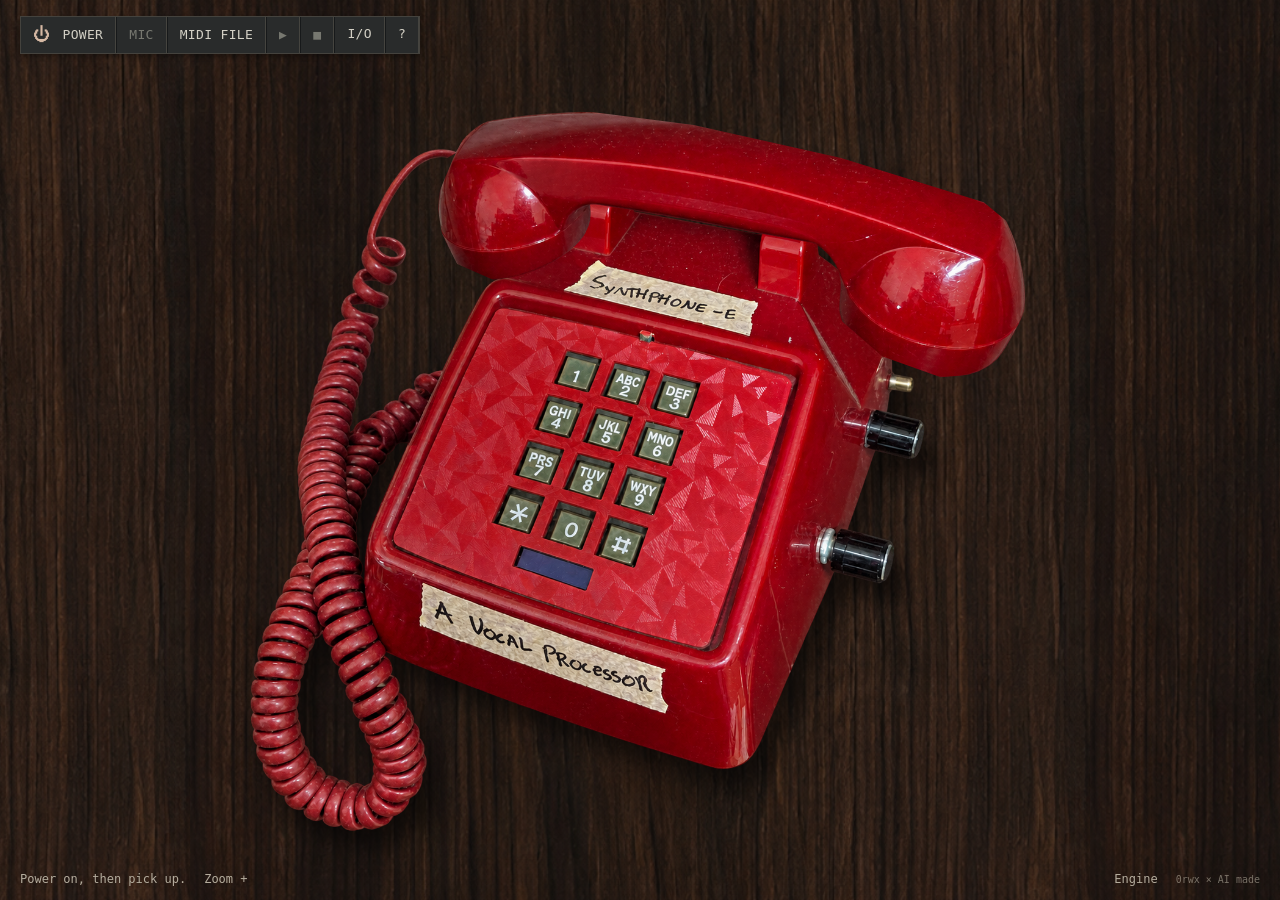
==== index.html @ a6a01e7c "Publish Synthphone from 9d3ff8af6601e685c3d2cbcc3f627a14b711c97b" ====
<!doctype html>
<html lang="en">
<head>
  <meta charset="utf-8">
  <meta name="viewport" content="width=device-width,initial-scale=1">
  <meta name="theme-color" content="#211b17">
  <title>Synthphone E</title>
  <link rel="stylesheet" href="phone.css">
  <link rel="preload" href="assets/phone-base.webp" as="image">
  <link rel="preload" href="assets/receiver.webp" as="image">
</head>
<body>
  <nav class="utility" aria-label="Audio and MIDI">
    <button id="power" title="Switch power" disabled><span class="power-symbol" aria-hidden="true">⏻</span> POWER</button>
    <button id="microphone" disabled>MIC</button>
    <label class="file-pick">MIDI FILE<input id="midi-file" type="file" accept=".mid,.midi,audio/midi,audio/x-midi" disabled aria-label="Load MIDI file"></label>
    <button id="file-play" aria-label="Play MIDI file" title="Play MIDI file" disabled>▶</button>
    <button id="file-stop" aria-label="Stop MIDI file" title="Stop MIDI file" disabled>■</button>
    <details id="patchbay">
      <summary>I/O</summary>
      <div class="drawer">
        <button id="midi" disabled>Connect MIDI devices</button>
        <label>Input<select id="midi-in"><option value="">None</option></select></label>
        <label>Output<select id="midi-out"><option value="">None</option></select></label>
        <label class="check"><input id="thru" type="checkbox"> MIDI thru</label>
        <label class="check"><input id="tone" type="checkbox" disabled> Test voice · 220 Hz</label>
        <p id="file-status">Drop a .mid file here.</p>
        <p id="midi-status" role="status"></p>
      </div>
    </details>
    <details>
      <summary aria-label="Playing guide">?</summary>
      <div class="drawer guide">
        <p>Click the receiver to pick up.</p>
        <p>Drag the upper dial to turn it. Click to switch notes/effects; double-click for menu. In effects, 0 cycles modes. The lower dial sets mic level.</p>
        <p><kbd>1–9</kbd> <kbd>*</kbd> <kbd>0</kbd> <kbd>#</kbd> keypad<br><kbd>← →</kbd> encoder · <kbd>Enter</kbd> press<br><kbd>Space</kbd> receiver</p>
        <p>MIDI channel 1: vocals<br>Channel 2: synth</p>
        <p>Headphones recommended.</p>
      </div>
    </details>
  </nav>
  <main id="workbench" class="workbench" aria-label="Synthphone E instrument">
    <div id="phone" class="phone">
      <img class="body-photo" src="assets/phone-base.webp" width="1306" height="1205" alt="The real red Synthphone, with its worn keys, masking-tape labels and coiled cord" draggable="false">
      <img class="cord-tail" src="assets/phone-on-hook.webp" alt="" draggable="false">
      <button id="handset" class="handset photo-control" aria-label="Lift handset" aria-pressed="false" title="Pick up / hang up" disabled><img src="assets/receiver.webp" alt="" draggable="false"></button>
      <div id="keypad" aria-label="Telephone keypad">
        <button class="key photo-control" data-key="0" aria-label="1" style="--cut:polygon(40.5% 34.5%,45.2% 35.9%,43.6% 40.2%,39.2% 38.9%)" disabled><img src="assets/phone-base.webp" alt="" draggable="false"></button>
        <button class="key photo-control" data-key="1" aria-label="2 ABC" style="--cut:polygon(46.7% 36.3%,51.5% 37.7%,49.8% 42.3%,45.3% 40.8%)" disabled><img src="assets/phone-base.webp" alt="" draggable="false"></button>
        <button class="key photo-control" data-key="2" aria-label="3 DEF" style="--cut:polygon(53.1% 38.1%,57.7% 39.4%,56.2% 44.1%,51.6% 42.7%)" disabled><img src="assets/phone-base.webp" alt="" draggable="false"></button>
        <button class="key photo-control" data-key="3" aria-label="4 GHI" style="--cut:polygon(38.4% 40.6%,42.8% 41.9%,41.3% 46.6%,36.6% 45.3%)" disabled><img src="assets/phone-base.webp" alt="" draggable="false"></button>
        <button class="key photo-control" data-key="4" aria-label="5 JKL" style="--cut:polygon(44.4% 42.3%,49.3% 43.8%,47.6% 48.5%,42.8% 47.1%)" disabled><img src="assets/phone-base.webp" alt="" draggable="false"></button>
        <button class="key photo-control" data-key="5" aria-label="6 MNO" style="--cut:polygon(50.9% 44.1%,55.8% 45.6%,53.9% 50.4%,49.3% 48.9%)" disabled><img src="assets/phone-base.webp" alt="" draggable="false"></button>
        <button class="key photo-control" data-key="6" aria-label="7 PRS" style="--cut:polygon(36.1% 46.7%,40.7% 48.1%,39% 53%,34.3% 51.5%)" disabled><img src="assets/phone-base.webp" alt="" draggable="false"></button>
        <button class="key photo-control" data-key="7" aria-label="8 TUV" style="--cut:polygon(42.3% 48.5%,47.3% 50%,45.5% 55.1%,40.7% 53.5%)" disabled><img src="assets/phone-base.webp" alt="" draggable="false"></button>
        <button class="key photo-control" data-key="8" aria-label="9 WXY" style="--cut:polygon(48.7% 50.4%,53.6% 52%,51.8% 57.2%,46.9% 55.7%)" disabled><img src="assets/phone-base.webp" alt="" draggable="false"></button>
        <button class="key photo-control" data-key="9" aria-label="Star" style="--cut:polygon(33.6% 52.8%,38.4% 54.4%,36.5% 59.6%,31.7% 57.8%)" disabled><img src="assets/phone-base.webp" alt="" draggable="false"></button>
        <button class="key photo-control" data-key="10" aria-label="0" style="--cut:polygon(40% 54.7%,44.9% 56.3%,43.1% 61.7%,38.1% 59.9%)" disabled><img src="assets/phone-base.webp" alt="" draggable="false"></button>
        <button class="key photo-control" data-key="11" aria-label="Hash" style="--cut:polygon(46.5% 56.6%,51.5% 58.3%,49.6% 63.6%,44.5% 61.9%)" disabled><img src="assets/phone-base.webp" alt="" draggable="false"></button>
      </div>
      <canvas id="oled" class="live-screen" width="512" height="128" aria-label="Live Synthphone OLED"></canvas>
      <span id="power-led" aria-hidden="true"></span>
      <button id="encoder" class="dial photo-control" aria-label="Encoder" title="Drag to turn · click to press · double-click for menu" disabled><img src="assets/phone-base.webp" alt="" draggable="false"></button>
      <div id="mic-dial" class="mic-dial"><input id="gain" type="range" min="0" max="2" step="0.01" value="1" aria-label="Microphone level" title="Microphone level" disabled><output id="gain-value">100%</output></div>
      <button id="enc-down" class="assistive" aria-label="Turn encoder counterclockwise" disabled>−</button>
      <button id="enc-up" class="assistive" aria-label="Turn encoder clockwise" disabled>+</button>
      <span id="hook-status" class="assistive">Receiver on hook</span>
    </div>
  </main>
  <footer>
    <p id="status" role="status">Loading the phone…</p>
    <button id="zoom" aria-pressed="false" title="Enlarge the phone to play and read its screen">Zoom +</button>
    <details class="engine"><summary>Engine</summary><div class="drawer"><p id="persistence">Settings stay on this device.</p><p id="performance">Phone off.</p><p id="error-detail"></p><p>Audio stays on your computer. Timing is not hardware calibrated.</p><a href="lab.html">Audio verification lab</a> · <a href="https://github.com/UnitedCode/virtual-daisy/tree/main/web">Source</a></div></details>
    <span class="maker">0rwx × AI made</span>
  </footer>
  <script type="module">import init from './phone.js';init().catch(()=>{document.getElementById('status').textContent='Could not load the phone. Reload to try again.';});</script>
</body>
</html>
---- phone.css ----
*{box-sizing:border-box}
:root{color-scheme:dark;font:14px/1.5 ui-monospace,SFMono-Regular,Consolas,monospace;color:#d0cdc4;background:#241c17}
body{margin:0;min-height:100dvh;background:#241c17 url('assets/wood.webp') center/900px auto;overflow-x:hidden}
button,input,select{font:inherit}
button,summary,.file-pick{cursor:pointer;touch-action:manipulation}
button:disabled,input:disabled{cursor:default}
button:focus-visible,summary:focus-visible,a:focus-visible{outline:2px solid #d8c18b;outline-offset:3px}
.utility{position:absolute;z-index:10;top:16px;left:20px;display:flex;gap:1px;align-items:stretch;background:#17191a;border:1px solid #44423d;box-shadow:0 3px 6px #0005}
.utility>button,.utility>.file-pick,.utility>details>summary{border:0;border-right:1px solid #45443f;background:#292b2b;color:#d3d0c5;min-height:36px;padding:7px 12px;letter-spacing:.025em;font-size:13px;list-style:none;white-space:nowrap}
summary::-webkit-details-marker{display:none}
.utility button:hover:not(:disabled),.utility summary:hover,.file-pick:hover{background:#353736}
.utility button:disabled{color:#777870}
.power-symbol{color:#d6b9a4;font-size:17px;line-height:1;vertical-align:-1px;margin-right:4px}
#power[data-on=true] .power-symbol{color:#b6c581}
.file-pick{position:relative;display:flex;align-items:center;overflow:hidden}
.file-pick input{position:absolute;inset:0;width:100%;height:100%;opacity:0;cursor:pointer}
.file-pick:focus-within{outline:2px solid #d8c18b;outline-offset:-3px}
.utility details{position:relative}
.drawer{position:absolute;top:calc(100% + 8px);left:0;width:290px;padding:18px;background:#252728;border:1px solid #585750;box-shadow:2px 7px 15px #0007;font-size:14px;line-height:1.5;letter-spacing:0;white-space:normal;color:#d3d0c5}
.drawer p{margin:10px 0}.drawer p:empty{display:none}.drawer button{width:100%;padding:7px 10px;border:1px solid #6a6961;background:#343737;color:inherit;margin-bottom:6px}
.drawer label:not(.check){display:block;margin:12px 0 5px}.drawer select{display:block;width:100%;margin-top:4px;padding:6px;background:#171a1a;border:1px solid #68685e;color:inherit}.check{display:flex;align-items:center;gap:7px;margin:12px 0}.check input{accent-color:#b9b394}
.guide{left:auto;right:0}kbd{font:inherit;color:#f0ecdf}
.workbench{min-height:100dvh;display:grid;place-items:center;padding:90px 12px 54px}
.workbench{height:100dvh;overflow:hidden}
.workbench.zoomed{display:block;overflow:auto}
.workbench.zoomed .phone{width:min(220vw,1250px);max-width:none;margin:30px auto 60px}
.phone{position:relative;width:min(94vw,calc((100dvh - 165px)*1.084),1100px);aspect-ratio:1306/1205;container-type:inline-size;isolation:isolate;user-select:none;-webkit-user-select:none}
.body-photo,.photo-control>img{display:block;width:100%;height:100%;object-fit:fill;pointer-events:none;-webkit-user-drag:none}
.body-photo{filter:drop-shadow(13px 21px 11px #0008)}
.cord-tail{position:absolute;inset:0;width:100%;height:100%;pointer-events:none;clip-path:polygon(0 0,28% 0,28% 6.5%,24% 9%,23.6% 16%,25.5% 23%,25.5% 37%,22% 47%,0 47%);transform-origin:18% 41.5%;transition:transform 240ms ease}
.phone.offhook .cord-tail{transform:skewX(6deg) scaleY(1.12)}
.photo-control{position:absolute;inset:0;width:100%;height:100%;padding:0;border:0;border-radius:0;background:transparent;box-shadow:none;outline:none;-webkit-tap-highlight-color:transparent}
.photo-control.aligned{inset:auto;left:var(--left);top:var(--top);width:var(--width);height:var(--height);clip-path:var(--cut)}
.photo-control.aligned>img{position:absolute;width:100cqw;height:calc(100cqw * 1205 / 1306);max-width:none;left:var(--image-left);top:var(--image-top)}
.key{z-index:3;clip-path:var(--cut);touch-action:none}
.key>img{transition:filter 40ms}
.key.pressed>img,.key:active>img{filter:brightness(.68);transform:translateY(.13%)}
.key:focus-visible>img{filter:brightness(1.22)}
.handset{z-index:4;clip-path:polygon(26.5% 8%,29% 2.5%,39.3% 1%,56.7% 3.4%,75.2% 7.9%,93.1% 13.9%,98% 18.3%,99.5% 26.4%,98.3% 33.4%,95% 37.1%,87.7% 37.7%,80.4% 34.9%,76.8% 29.6%,75% 24.5%,73.3% 20.5%,64% 18%,53.7% 15.9%,44.8% 14.4%,43% 20.2%,39.8% 23.3%,31.8% 24.6%,27% 22.3%,25.1% 18.3%,24.4% 13.4%);transform-origin:62% 19%;transition:transform 240ms ease;touch-action:none}
.handset.lifted{transform:translate(-5%,-16%) rotate(-8deg)}
.handset.aligned.lifted{transform:translate(-5%,-20%) rotate(-4deg)}
.handset.lifted>img{filter:drop-shadow(10px 18px 7px #0006)}
.handset:focus-visible>img{filter:brightness(1.12)}
.dial{z-index:3;clip-path:polygon(78.6% 41.8%,86.4% 43.9%,85% 49.3%,77.3% 47.2%);cursor:ns-resize;touch-action:none}
.dial:active>img,.dial.dragging>img{filter:brightness(.85)}
.dial:focus-visible>img{filter:brightness(1.15)}
.mic-dial{position:absolute;z-index:5;left:72.7%;top:58.2%;width:10%;height:8%;transform:rotate(14deg)}
#gain{position:absolute;inset:0;width:100%;height:100%;margin:0;opacity:.001;cursor:ns-resize;touch-action:none}
#gain-value{position:absolute;top:90%;left:25%;padding:2px 6px;background:#1e201e;color:#e2dece;font-size:12px;opacity:0;pointer-events:none;transform:rotate(-14deg)}
.mic-dial:hover output,.mic-dial:focus-within output,.mic-dial.dragging output{opacity:1}
.live-screen{position:absolute;z-index:2;left:35.07%;top:61.16%;width:calc(128 / 1306 * 100%);height:calc(32 / 1205 * 100%);transform-origin:0 0;transform:matrix(.953125,.265625,-.40625,1.09375,0,0);image-rendering:pixelated;opacity:0;pointer-events:none}
.phone.powered .live-screen{opacity:.97}
#power-led{position:absolute;z-index:2;left:50.8%;top:31.8%;width:.55%;height:.55%;background:transparent;transform:rotate(15deg);pointer-events:none}
#power-led.on{background:#d6e5ad;box-shadow:0 0 3px #d6e5ad}
footer{position:absolute;z-index:8;bottom:12px;left:20px;right:20px;display:flex;align-items:center;gap:18px;font-size:12px;color:#b5ad9e;pointer-events:none}
#status{margin:0;max-width:65ch;pointer-events:auto;line-height:1.4}
.engine{margin-left:auto;pointer-events:auto}.engine summary{list-style:none;color:#b5ad9e}.engine .drawer{top:auto;bottom:calc(100% + 12px);left:auto;right:0;width:min(460px,calc(100vw - 40px));word-break:break-word;font-size:12px}.engine a{color:#d8d1bc;text-underline-offset:3px}.maker{font-size:10px;white-space:nowrap;opacity:.6}
#zoom{border:0;background:transparent;color:inherit;font:inherit;padding:0;white-space:nowrap;pointer-events:auto;cursor:zoom-in}#zoom[aria-pressed=true]{cursor:zoom-out}
.assistive{position:absolute;width:1px;height:1px;padding:0;margin:-1px;overflow:hidden;clip-path:inset(50%);white-space:nowrap;border:0}
.assistive:focus-visible{z-index:12;width:auto;height:auto;margin:0;padding:5px 10px;clip-path:none;left:86%;top:45%;background:#292b2b;color:#eee}
@media(max-width:600px){.utility{top:12px;left:12px;right:12px;justify-content:center}.utility>button,.utility>.file-pick,.utility>details>summary{padding:7px 9px;font-size:12px}.utility>.file-pick{font-size:11px}.drawer{position:fixed;top:58px;left:12px;right:12px;width:auto;max-height:70dvh;overflow:auto}.workbench{padding-top:90px;padding-bottom:90px}.phone{width:98vw;max-width:700px}footer{left:12px;right:12px;flex-wrap:wrap;gap:10px;bottom:14px}#status{font-size:12px;flex:1 0 78%}.maker{margin-left:auto}.engine{margin-left:0}.engine .drawer{position:fixed;left:12px;right:12px;bottom:65px;top:auto;width:auto}.handset.lifted{transform:translate(-3%,-8%) rotate(-8deg)}}
@media(prefers-reduced-motion:reduce){.handset,.key>img{transition:none}}
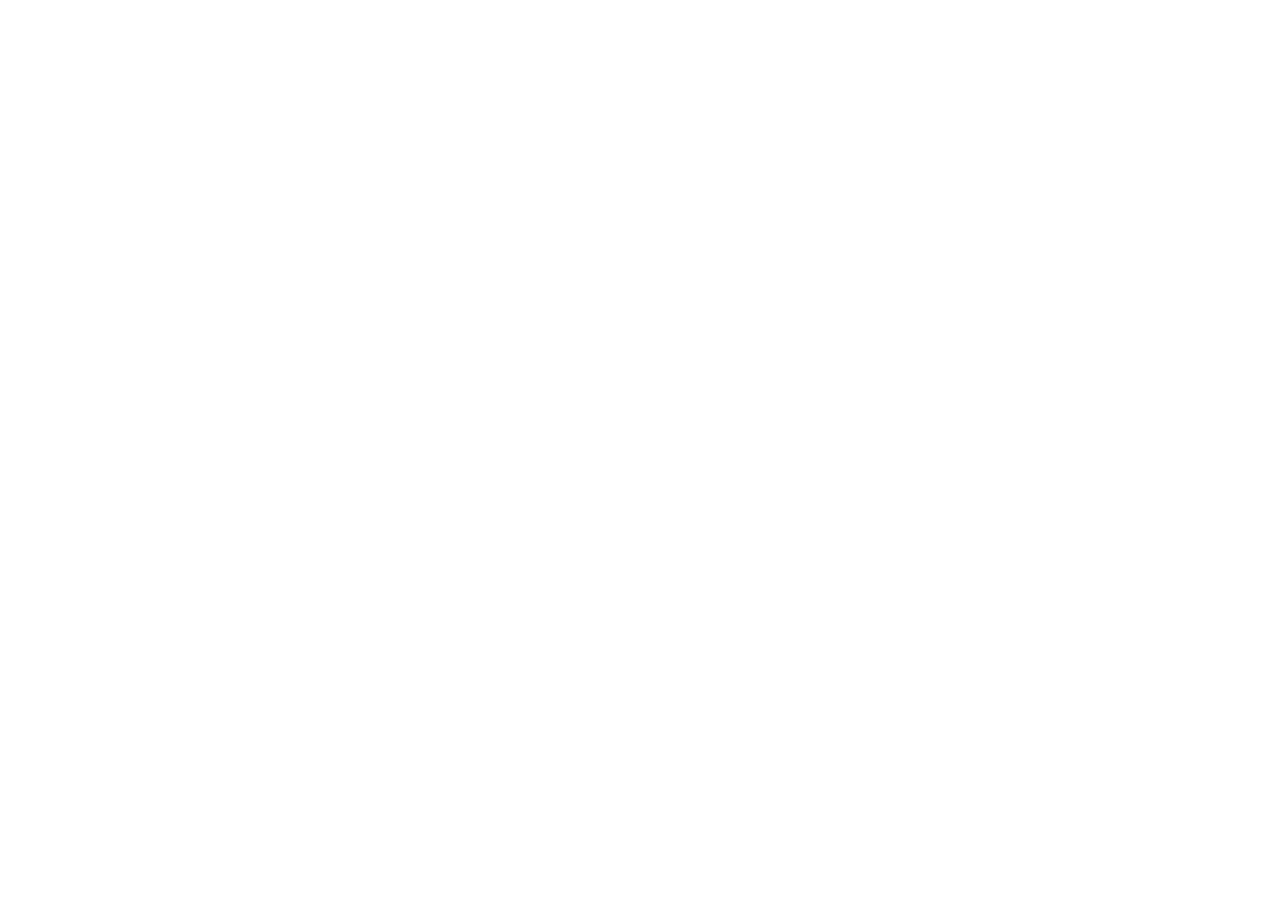
==== commit b8c012c5: "Move Virtual Synthphone E to its standalone website" ====
--- a/index.html
+++ b/index.html
@@ -1,78 +1 @@
-<!doctype html>
-<html lang="en">
-<head>
-  <meta charset="utf-8">
-  <meta name="viewport" content="width=device-width,initial-scale=1">
-  <meta name="theme-color" content="#211b17">
-  <title>Synthphone E</title>
-  <link rel="stylesheet" href="phone.css">
-  <link rel="preload" href="assets/phone-base.webp" as="image">
-  <link rel="preload" href="assets/receiver.webp" as="image">
-</head>
-<body>
-  <nav class="utility" aria-label="Audio and MIDI">
-    <button id="power" title="Switch power" disabled><span class="power-symbol" aria-hidden="true">⏻</span> POWER</button>
-    <button id="microphone" disabled>MIC</button>
-    <label class="file-pick">MIDI FILE<input id="midi-file" type="file" accept=".mid,.midi,audio/midi,audio/x-midi" disabled aria-label="Load MIDI file"></label>
-    <button id="file-play" aria-label="Play MIDI file" title="Play MIDI file" disabled>▶</button>
-    <button id="file-stop" aria-label="Stop MIDI file" title="Stop MIDI file" disabled>■</button>
-    <details id="patchbay">
-      <summary>I/O</summary>
-      <div class="drawer">
-        <button id="midi" disabled>Connect MIDI devices</button>
-        <label>Input<select id="midi-in"><option value="">None</option></select></label>
-        <label>Output<select id="midi-out"><option value="">None</option></select></label>
-        <label class="check"><input id="thru" type="checkbox"> MIDI thru</label>
-        <label class="check"><input id="tone" type="checkbox" disabled> Test voice · 220 Hz</label>
-        <p id="file-status">Drop a .mid file here.</p>
-        <p id="midi-status" role="status"></p>
-      </div>
-    </details>
-    <details>
-      <summary aria-label="Playing guide">?</summary>
-      <div class="drawer guide">
-        <p>Click the receiver to pick up.</p>
-        <p>Drag the upper dial to turn it. Click to switch notes/effects; double-click for menu. In effects, 0 cycles modes. The lower dial sets mic level.</p>
-        <p><kbd>1–9</kbd> <kbd>*</kbd> <kbd>0</kbd> <kbd>#</kbd> keypad<br><kbd>← →</kbd> encoder · <kbd>Enter</kbd> press<br><kbd>Space</kbd> receiver</p>
-        <p>MIDI channel 1: vocals<br>Channel 2: synth</p>
-        <p>Headphones recommended.</p>
-      </div>
-    </details>
-  </nav>
-  <main id="workbench" class="workbench" aria-label="Synthphone E instrument">
-    <div id="phone" class="phone">
-      <img class="body-photo" src="assets/phone-base.webp" width="1306" height="1205" alt="The real red Synthphone, with its worn keys, masking-tape labels and coiled cord" draggable="false">
-      <img class="cord-tail" src="assets/phone-on-hook.webp" alt="" draggable="false">
-      <button id="handset" class="handset photo-control" aria-label="Lift handset" aria-pressed="false" title="Pick up / hang up" disabled><img src="assets/receiver.webp" alt="" draggable="false"></button>
-      <div id="keypad" aria-label="Telephone keypad">
-        <button class="key photo-control" data-key="0" aria-label="1" style="--cut:polygon(40.5% 34.5%,45.2% 35.9%,43.6% 40.2%,39.2% 38.9%)" disabled><img src="assets/phone-base.webp" alt="" draggable="false"></button>
-        <button class="key photo-control" data-key="1" aria-label="2 ABC" style="--cut:polygon(46.7% 36.3%,51.5% 37.7%,49.8% 42.3%,45.3% 40.8%)" disabled><img src="assets/phone-base.webp" alt="" draggable="false"></button>
-        <button class="key photo-control" data-key="2" aria-label="3 DEF" style="--cut:polygon(53.1% 38.1%,57.7% 39.4%,56.2% 44.1%,51.6% 42.7%)" disabled><img src="assets/phone-base.webp" alt="" draggable="false"></button>
-        <button class="key photo-control" data-key="3" aria-label="4 GHI" style="--cut:polygon(38.4% 40.6%,42.8% 41.9%,41.3% 46.6%,36.6% 45.3%)" disabled><img src="assets/phone-base.webp" alt="" draggable="false"></button>
-        <button class="key photo-control" data-key="4" aria-label="5 JKL" style="--cut:polygon(44.4% 42.3%,49.3% 43.8%,47.6% 48.5%,42.8% 47.1%)" disabled><img src="assets/phone-base.webp" alt="" draggable="false"></button>
-        <button class="key photo-control" data-key="5" aria-label="6 MNO" style="--cut:polygon(50.9% 44.1%,55.8% 45.6%,53.9% 50.4%,49.3% 48.9%)" disabled><img src="assets/phone-base.webp" alt="" draggable="false"></button>
-        <button class="key photo-control" data-key="6" aria-label="7 PRS" style="--cut:polygon(36.1% 46.7%,40.7% 48.1%,39% 53%,34.3% 51.5%)" disabled><img src="assets/phone-base.webp" alt="" draggable="false"></button>
-        <button class="key photo-control" data-key="7" aria-label="8 TUV" style="--cut:polygon(42.3% 48.5%,47.3% 50%,45.5% 55.1%,40.7% 53.5%)" disabled><img src="assets/phone-base.webp" alt="" draggable="false"></button>
-        <button class="key photo-control" data-key="8" aria-label="9 WXY" style="--cut:polygon(48.7% 50.4%,53.6% 52%,51.8% 57.2%,46.9% 55.7%)" disabled><img src="assets/phone-base.webp" alt="" draggable="false"></button>
-        <button class="key photo-control" data-key="9" aria-label="Star" style="--cut:polygon(33.6% 52.8%,38.4% 54.4%,36.5% 59.6%,31.7% 57.8%)" disabled><img src="assets/phone-base.webp" alt="" draggable="false"></button>
-        <button class="key photo-control" data-key="10" aria-label="0" style="--cut:polygon(40% 54.7%,44.9% 56.3%,43.1% 61.7%,38.1% 59.9%)" disabled><img src="assets/phone-base.webp" alt="" draggable="false"></button>
-        <button class="key photo-control" data-key="11" aria-label="Hash" style="--cut:polygon(46.5% 56.6%,51.5% 58.3%,49.6% 63.6%,44.5% 61.9%)" disabled><img src="assets/phone-base.webp" alt="" draggable="false"></button>
-      </div>
-      <canvas id="oled" class="live-screen" width="512" height="128" aria-label="Live Synthphone OLED"></canvas>
-      <span id="power-led" aria-hidden="true"></span>
-      <button id="encoder" class="dial photo-control" aria-label="Encoder" title="Drag to turn · click to press · double-click for menu" disabled><img src="assets/phone-base.webp" alt="" draggable="false"></button>
-      <div id="mic-dial" class="mic-dial"><input id="gain" type="range" min="0" max="2" step="0.01" value="1" aria-label="Microphone level" title="Microphone level" disabled><output id="gain-value">100%</output></div>
-      <button id="enc-down" class="assistive" aria-label="Turn encoder counterclockwise" disabled>−</button>
-      <button id="enc-up" class="assistive" aria-label="Turn encoder clockwise" disabled>+</button>
-      <span id="hook-status" class="assistive">Receiver on hook</span>
-    </div>
-  </main>
-  <footer>
-    <p id="status" role="status">Loading the phone…</p>
-    <button id="zoom" aria-pressed="false" title="Enlarge the phone to play and read its screen">Zoom +</button>
-    <details class="engine"><summary>Engine</summary><div class="drawer"><p id="persistence">Settings stay on this device.</p><p id="performance">Phone off.</p><p id="error-detail"></p><p>Audio stays on your computer. Timing is not hardware calibrated.</p><a href="lab.html">Audio verification lab</a> · <a href="https://github.com/UnitedCode/virtual-daisy/tree/main/web">Source</a></div></details>
-    <span class="maker">0rwx × AI made</span>
-  </footer>
-  <script type="module">import init from './phone.js';init().catch(()=>{document.getElementById('status').textContent='Could not load the phone. Reload to try again.';});</script>
-</body>
-</html>
+<!doctype html><html lang="en"><meta charset="utf-8"><meta name="viewport" content="width=device-width,initial-scale=1"><title>Virtual Synthphone E has moved</title><link rel="canonical" href="https://unitedcode.github.io/virtual-synthphone-e/"><meta http-equiv="refresh" content="0;url=https://unitedcode.github.io/virtual-synthphone-e/"><main><p>Virtual Synthphone E has moved to its own website.</p><p><a href="https://unitedcode.github.io/virtual-synthphone-e/">Open Virtual Synthphone E</a></p></main></html>
